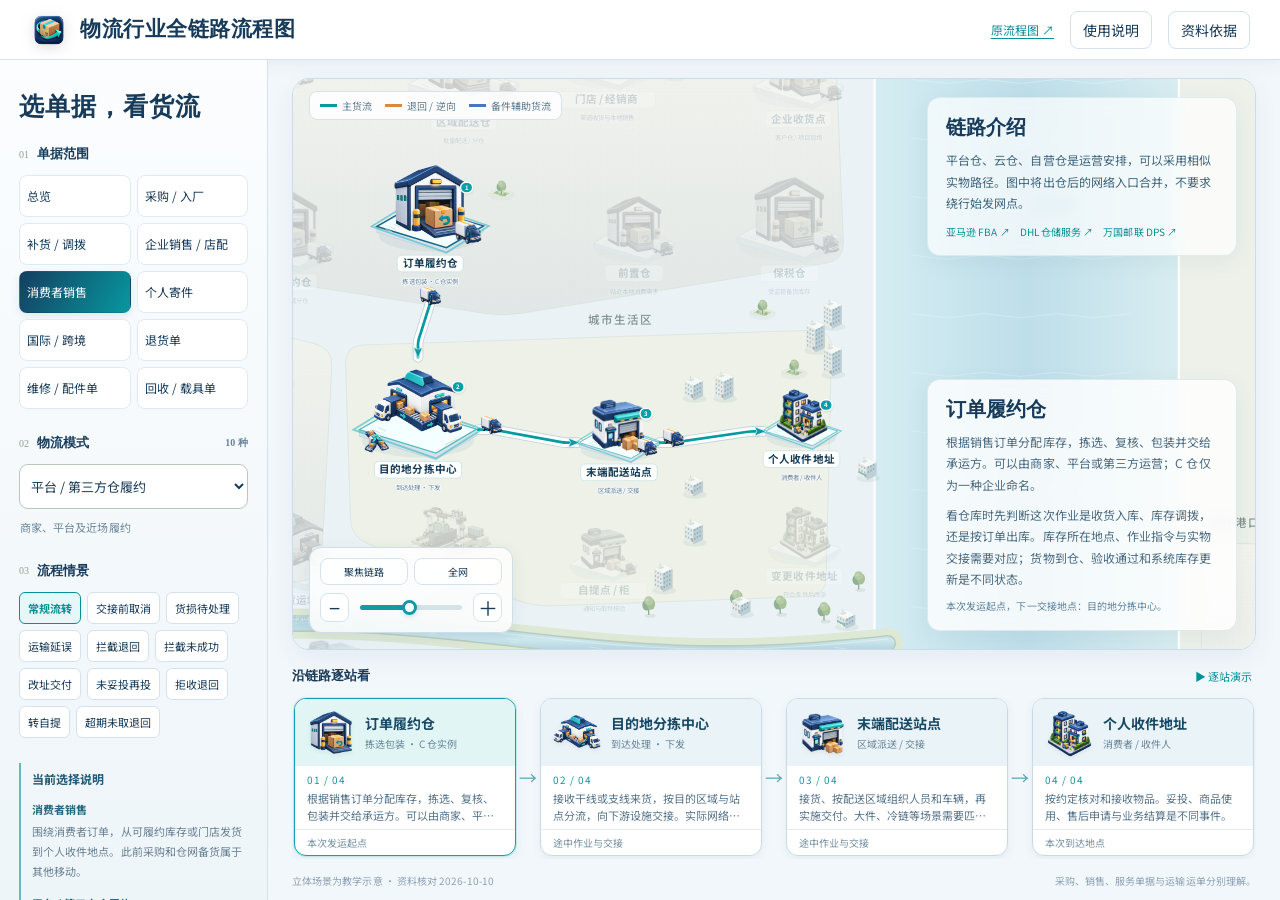
==== map.html @ 6f371db5 "Publish logistics map and configure GitHub Pages deployment" ====
<!doctype html>
<html lang="zh-CN">
<head><meta charset="utf-8"><meta name="viewport" content="width=device-width,initial-scale=1"><meta name="description" content="用抽象物流地图探索采购、仓网补货、订单履约、国际运输及逆向物流。"><title>物流行业全链路流程图</title><link rel="stylesheet" href="assets/map/style.css"></head>
<body>
<header class="topbar"><a class="brand" href="map.html"><img class="brand-logo" src="assets/brand-logo.png" width="48" height="48" alt=""><span><h1>物流行业全链路流程图</h1></span></a><nav><a href="index.html">原流程图 ↗</a><button id="helpBtn">使用说明</button><button id="sourcesBtn">资料依据</button></nav></header>
<div class="workspace">
<aside class="sidebar" aria-label="链路选择"><div class="rail-head"><h1>选单据，看货流</h1></div>
<section><h2><span>01</span> 单据范围</h2><div id="documents" class="document-list"></div></section>
<section id="modeControls"><h2><span>02</span> 物流模式 <small id="modeCount"></small></h2><label class="sr-only" for="modeSelect">物流模式</label><select id="modeSelect"></select><p class="selection-hint" id="modeHint"></p></section>
<section id="scenarioControls"><h2><span>03</span> 流程情景</h2><div id="scenarios" class="scenario-list"></div></section>
<section class="rail-note selection-guide" aria-label="当前选择的业务介绍" aria-live="polite"><b>当前选择说明</b><div id="selectionGuide"></div></section>
<div class="rail-foot"><span id="coverage"></span><button id="allNodesBtn">认识全部设施 →</button></div>
</aside>
<main>
<section class="map-shell" aria-label="抽象物流地图">
<div class="map-canvas" id="mapCanvas"><svg id="network" xmlns="http://www.w3.org/2000/svg" viewBox="0 0 5133 3009" aria-label="物流设施和选中链路" role="group">
<defs>
<filter id="sceneShadow" x="-50%" y="-50%" width="200%" height="220%"><feDropShadow dx="0" dy="8" stdDeviation="5" flood-color="#183e62" flood-opacity=".13"/></filter>
<filter id="routeGlow" x="-30%" y="-30%" width="160%" height="160%"><feDropShadow dx="0" dy="2" stdDeviation="3" flood-color="#1cafab" flood-opacity=".22"/></filter>
<marker id="arrow-main" markerWidth="5" markerHeight="5" refX="4" refY="2.5" orient="auto"><path d="M0 0L5 2.5L0 5" fill="#069b9f"/></marker><marker id="arrow-back" markerWidth="5" markerHeight="5" refX="4" refY="2.5" orient="auto"><path d="M0 0L5 2.5L0 5" fill="#d98b39"/></marker><marker id="arrow-parts" markerWidth="5" markerHeight="5" refX="4" refY="2.5" orient="auto"><path d="M0 0L5 2.5L0 5" fill="#4877bb"/></marker>
</defs><g id="terrain" aria-hidden="true"></g>
<g id="baseEdges" aria-hidden="true"></g><g id="selectedRoads" aria-hidden="true"></g><g id="activeEdges" aria-hidden="true"></g><g id="nodes"></g><g id="routeArrows" aria-hidden="true"></g></svg>
<div class="map-legend"><span><i class="legend-main"></i>主货流</span><span><i class="legend-back"></i>退回 / 逆向</span><span><i class="legend-parts"></i>备件辅助货流</span></div>
<aside class="chain-overlay" aria-label="链路介绍"><h3>链路介绍</h3><p id="guideText"></p><p id="scenarioText" class="scenario-note"></p><div id="sourceLinks" class="source-links"></div></aside>
<aside class="explanation location-overlay" aria-label="当前地点介绍" aria-live="polite"><div class="node-detail"><h3 id="nodeTitle"></h3><p id="nodeText"></p><p id="nodeGuide" class="node-guide"></p><div id="handoff" class="handoff"></div></div></aside>
<div class="map-navigation" aria-label="地图视野控制"><div class="navigation-presets"><button id="fitBtn" title="聚焦当前链路">聚焦链路</button><button id="overviewBtn" title="查看全部设施">全网</button></div><div class="zoom-control"><button id="zoomOut" aria-label="缩小地图">−</button><input id="zoomSlider" type="range" min="0" max="100" step="1" aria-label="地图缩放" title="拖动调整地图缩放"><button id="zoomIn" aria-label="放大地图">＋</button></div></div>
<div class="mini-map" aria-hidden="true"><svg id="minimap" viewBox="0 0 5133 3009"></svg><span>全网位置</span></div>
</div>
</section>
<section class="journey"><div class="section-head"><h3>沿链路逐站看</h3><button id="replayBtn">▶ 逐站演示</button></div><div id="journeySteps" class="journey-steps" aria-label="按经过顺序查看节点"></div></section>
<footer>立体场景为教学示意 · 资料核对 2026-10-10 <span>采购、销售、服务单据与运输运单分别理解。</span></footer>
</main></div>
<dialog id="infoDialog"><div class="dialog-head"><h2 id="dialogTitle"></h2><button id="closeDialog" aria-label="关闭">×</button></div><div id="dialogBody"></div></dialog>
<script src="assets/map/data.js"></script><script src="assets/map/landscape.js"></script><script src="assets/map/app.js"></script>
</body></html>
---- assets/map/style.css ----
@import url("https://fonts.googleapis.com/css2?family=Noto+Sans+SC:wght@400;500;600;700;800&display=swap");
:root{--ink:#193d36;--muted:#65776e;--teal:#087f72;--amber:#b66526;--line:#d8e0d6;--paper:#fcfcf7}*{box-sizing:border-box}body{margin:0;background:#f1f3ec;color:var(--ink);font-family:"PingFang SC","Microsoft YaHei",sans-serif;font-size:14px}button,select{font:inherit}button,a,select{-webkit-tap-highlight-color:transparent}button{cursor:pointer}button:focus-visible,a:focus-visible,select:focus-visible,[role=button]:focus-visible{outline:3px solid #dea252;outline-offset:3px}a{color:var(--teal);text-underline-offset:3px}.topbar{height:76px;background:var(--paper);border-bottom:1px solid var(--line);display:flex;align-items:center;justify-content:space-between;padding:0 30px;gap:20px}.brand{display:flex;align-items:center;gap:12px;text-decoration:none;color:var(--ink);font-weight:800;font-size:21px;letter-spacing:.5px}.brand small{display:block;font-size:11px;font-weight:400;letter-spacing:2px;color:var(--muted);margin-top:4px}.brand-mark{background:var(--teal);color:#fff;border-radius:14px 14px 14px 3px;width:42px;height:42px;display:grid;place-items:center;font-size:31px}nav{display:flex;align-items:center;gap:16px}nav a{font-size:12px}button{border:1px solid var(--line);border-radius:8px;background:#fff;color:var(--ink);padding:8px 12px}button:hover{border-color:#8cae9d;background:#f1f7f1}.workspace{display:grid;grid-template-columns:268px minmax(0,1fr);max-width:2100px;margin:auto}.sidebar{padding:27px 19px;background:#fafbf6;border-right:1px solid var(--line);height:calc(100vh - 76px);position:sticky;top:0;overflow:auto;scrollbar-width:thin}.eyebrow{font-size:11px;letter-spacing:1px;color:var(--teal);font-weight:700}.rail-head h1{font-size:25px;letter-spacing:1px;margin:10px 0}.rail-head p{font-size:12px;line-height:1.7;color:var(--muted);margin:0 0 24px}.sidebar section{margin-bottom:25px}.sidebar h2{font-size:13px;font-weight:800;margin:0 0 12px;display:flex;align-items:center;gap:8px}.sidebar h2>span{color:#91a18d;font-size:10px;font-weight:400}.sidebar h2 small{margin-left:auto;font-size:10px;color:var(--muted)}.document-list{display:grid;grid-template-columns:1fr 1fr;gap:6px}.document-button{padding:9px 7px;min-height:42px;font-size:12px;text-align:left;background:#fff;border-color:#e0e7db;line-height:1.45}.document-button[aria-pressed=true]{background:var(--teal);color:#fff;border-color:var(--teal)}.document-button:last-child{grid-column:1/-1}select{width:100%;border:1px solid #b6c9ba;border-radius:9px;padding:11px 7px;background:#fff;color:var(--ink);font-size:13px}.selection-hint{font-size:11px;line-height:1.7;color:var(--muted);margin:9px 1px 0}.scenario-list{display:flex;gap:6px;flex-wrap:wrap}.scenario-button{padding:7px 8px;font-size:11px;border-radius:6px}.scenario-button[aria-pressed=true]{border-color:var(--teal);color:var(--teal);background:#e4f2e9;font-weight:700}.rail-note{border-left:2px solid #adbea0;padding:3px 0 3px 10px;margin:24px 0 18px}.rail-note b{font-size:11px}.rail-note p{font-size:11px;line-height:1.8;color:var(--muted);margin:7px 0 0}.rail-foot{font-size:10px;color:#7a8c80}.rail-foot button{display:block;margin-top:10px;border:0;padding:0;background:none;font-size:11px;color:var(--teal)}main{min-width:0;padding:26px 28px 18px}.route-heading{display:flex;align-items:flex-start;justify-content:space-between;gap:20px;margin-bottom:19px}.route-heading h2{font-size:27px;font-weight:700;letter-spacing:.3px;margin:8px 0 8px}.route-heading p{color:var(--muted);line-height:1.6;margin:0;font-size:13px}.kind-tag{margin-top:27px;flex:none;font-size:11px;background:#e4eee3;border:1px solid #d0ddca;border-radius:20px;padding:7px 12px;color:#496c52}.map-shell{border:1px solid #cdd9cb;border-radius:17px;overflow:hidden;background:#f7f8ef;box-shadow:0 5px 18px #193d3609}.map-tools{min-height:49px;border-bottom:1px solid #dce3d5;display:flex;justify-content:space-between;align-items:center;padding:8px 14px;gap:10px;background:#fcfcf7}.map-label{display:flex;align-items:center;gap:7px;font-size:11px}.map-label>span:last-child{color:#829182;margin-left:9px;font-size:10px}.status-dot{width:7px;height:7px;background:var(--teal);border-radius:50%}.view-controls{display:flex;gap:5px}.view-controls button{font-size:11px;padding:6px 9px}.view-controls button:last-child,.view-controls button:nth-last-child(2){font-size:17px;padding:1px 10px}.map-canvas{height:clamp(450px,58vh,820px);position:relative;overflow:hidden;background:#f5f6ed;touch-action:none;cursor:grab}.map-canvas.dragging{cursor:grabbing}#network{display:block;width:100%;height:100%;user-select:none}.districts text{fill:#a1b39b;font-size:19px;font-weight:600;letter-spacing:3px}.landscape{stroke:#d4ded1;stroke-width:14;fill:none;opacity:.65}.base-edge{stroke:#b8cab9;stroke-width:2;stroke-dasharray:5 8;fill:none;opacity:.28}.route-edge{stroke:#087f72;stroke-width:5;fill:none;stroke-linecap:round;stroke-linejoin:round}.route-edge.return-edge{stroke:var(--amber)}.route-edge.aux-edge{stroke:#4877bb;stroke-width:3;stroke-dasharray:6 5}.node{cursor:pointer;opacity:.43;transition:opacity .18s}.node:hover,.node:focus,.node.active,.node.inspected{opacity:1}.node-shadow{fill:#d4dfce;opacity:.6}.node-ground{fill:#fbfcf6;stroke:#c4d1c0;stroke-width:1.5}.node .roof{fill:#e5ecdb}.node .accent{fill:#aacbc0}.node use{color:#799383;fill:none;stroke:currentColor;stroke-width:2.1;stroke-linecap:round;stroke-linejoin:round}.node.active .node-ground{fill:#edf8ee;stroke:var(--teal);stroke-width:2.5}.node.active use{color:#246b5b}.node.active .roof{fill:#cbe0c9}.node.inspected .node-ground{stroke:#193d36;stroke-width:3}.node-halo{fill:none;stroke:#53ab91;stroke-width:2;opacity:0}.node.active .node-halo{opacity:.3}.node-label{font-size:18px;font-weight:700;text-anchor:middle;fill:#3f5849;paint-order:stroke;stroke:#f5f6ed;stroke-width:5;stroke-linejoin:round}.node-sub{font-size:12px;text-anchor:middle;fill:#758776;paint-order:stroke;stroke:#f5f6ed;stroke-width:4}.node.active .node-label{fill:#123f34}.badge rect{fill:var(--teal);stroke:#f5f6ed;stroke-width:3}.badge text{fill:white;font-size:12px;font-weight:700;text-anchor:middle}.badge.aux rect{fill:#4877bb}.map-legend{position:absolute;bottom:13px;left:15px;display:flex;gap:13px;background:#fcfcf5eb;border:1px solid #d9e1d5;border-radius:8px;padding:8px 10px;pointer-events:none;font-size:10px;color:#5d7364}.map-legend span{display:flex;gap:5px;align-items:center}.map-legend i{width:17px;height:3px;display:block}.legend-main{background:var(--teal)}.legend-back{background:var(--amber)}.legend-parts{background:#4877bb}.mini-map{position:absolute;bottom:12px;right:13px;width:116px;background:#fcfcf5ed;border:1px solid #d4dfcd;border-radius:9px;padding:5px;pointer-events:none}.mini-map svg{display:block;width:100%;height:86px}.mini-map span{display:block;text-align:center;font-size:9px;color:#7a8e79}.map-caption{display:flex;justify-content:space-between;gap:15px;padding:9px 15px;font-size:10px;line-height:1.6;color:#7c8c7d;background:#fbfcf7;border-top:1px solid #dce3d5}.journey{margin:19px 0 0}.section-head{display:flex;justify-content:space-between;align-items:center;gap:10px}.section-head h3{font-size:13px;margin:0}.section-head button{font-size:11px;background:none;border:0;padding:4px;color:var(--teal)}.journey-steps{display:flex;gap:7px;overflow-x:auto;padding:11px 0 13px;scrollbar-width:thin}.step-button{position:relative;display:flex;align-items:center;gap:7px;flex-shrink:0;font-size:11px;padding:8px 11px;border-radius:8px;white-space:nowrap}.step-button span{display:grid;place-items:center;width:20px;height:20px;background:#e8f1e6;color:var(--teal);border-radius:50%;font-size:10px}.step-button[aria-current=step]{border-color:var(--teal);background:#edf6ec}.step-button.back span{color:var(--amber);background:#f6e8d7}.step-arrow{align-self:center;color:#93a48f;font-size:11px;flex:none}.explanation{display:grid;grid-template-columns:.95fr 1.05fr;border:1px solid var(--line);border-radius:13px;background:var(--paper);overflow:hidden;margin-top:3px}.node-detail{padding:22px 25px;border-right:1px solid var(--line)}.node-detail h3{font-size:20px;margin:8px 0 11px}.node-detail p,.mode-detail p{font-size:13px;line-height:1.85;color:#4c6656;margin:0}.mode-detail{padding:22px 25px}.mode-detail>.eyebrow{display:block;margin-bottom:10px}.handoff{font-size:11px;color:#69856d;margin-top:13px;line-height:1.6}.scenario-note{border-left:2px solid #d2b486;padding-left:10px;margin-top:12px!important;color:#8b673e!important}.scenario-note:empty{display:none}.source-links{display:flex;gap:10px;flex-wrap:wrap;font-size:10px;margin-top:13px}.source-links a{text-decoration:none}footer{margin-top:20px;font-size:10px;color:#8b9688;display:flex;justify-content:space-between;gap:15px;line-height:1.5}dialog{border:1px solid #bdcdbb;border-radius:18px;padding:24px;width:min(780px,calc(100vw - 28px));max-height:85vh;color:var(--ink);background:#fbfcf7;box-shadow:0 30px 90px #17392d40}dialog::backdrop{background:#163a2c66;backdrop-filter:blur(3px)}.dialog-head{display:flex;align-items:center;justify-content:space-between;gap:15px;margin-bottom:18px}.dialog-head h2{margin:0;font-size:22px}.dialog-head button{font-size:24px;border:0;background:none;padding:0 5px}#dialogBody{font-size:13px;line-height:1.8}#dialogBody article{border-top:1px solid var(--line);padding:15px 0}#dialogBody article p{margin:7px 0;color:var(--muted)}.facility-directory{display:grid;grid-template-columns:1fr 1fr;gap:15px}.facility-directory button{text-align:left;width:100%;line-height:1.7}.facility-directory button small{display:block;color:var(--muted);font-size:11px}.sr-only{position:absolute;width:1px;height:1px;margin:-1px;padding:0;overflow:hidden;clip:rect(0,0,0,0);border:0}@media(min-width:1800px){main{padding:32px 45px}.sidebar{padding:30px 24px}.workspace{grid-template-columns:290px minmax(0,1fr)}.map-canvas{height:68vh;max-height:950px}.route-heading h2{font-size:32px}.node-detail p,.mode-detail p{font-size:15px}}@media(max-width:1000px){.workspace{grid-template-columns:225px minmax(0,1fr)}.sidebar{padding:20px 13px}main{padding:22px 16px}.topbar{padding:0 19px}.route-heading h2{font-size:23px}.map-label>span:last-child{display:none}.map-canvas{height:490px}.explanation{grid-template-columns:1fr}.node-detail{border-right:0;border-bottom:1px solid var(--line)}.mini-map{width:85px}.mini-map svg{height:63px}.map-legend{gap:8px;font-size:9px}.kind-tag{display:none}}@media(max-width:680px){.topbar{height:auto;min-height:69px;padding:11px 14px;gap:10px;flex-wrap:wrap}.brand{font-size:18px}.brand small{font-size:10px}.brand-mark{width:34px;height:34px;font-size:26px}nav{gap:8px}nav a{font-size:11px}nav button{padding:6px 8px;font-size:11px}.workspace{display:block}.sidebar{position:static;height:auto;border-right:0;border-bottom:1px solid var(--line);padding:16px 14px;display:grid;grid-template-columns:1fr 1fr;gap:12px}.rail-head{grid-column:1/-1;display:flex;gap:10px;align-items:center}.rail-head h1{font-size:18px;margin:0}.rail-head .eyebrow{font-size:10px}.rail-head p{display:none}.sidebar section{margin:0}.sidebar section:nth-of-type(1){grid-column:1/-1}.document-list{display:flex;gap:5px;overflow:auto;padding-bottom:4px}.document-button{white-space:nowrap;flex:none;min-height:34px;padding:7px 10px;font-size:11px}.sidebar h2{margin-bottom:8px;font-size:11px}.selection-hint{display:none}select{font-size:11px;padding:9px 5px}.scenario-list{max-height:115px;overflow:auto;gap:4px}.scenario-button{font-size:10px;padding:6px}.rail-note,.rail-foot{display:none}main{padding:18px 12px}.route-heading{margin-bottom:13px}.route-heading h2{font-size:22px}.route-heading p{font-size:12px}.map-tools{padding:8px;align-items:flex-start;flex-wrap:wrap}.map-label{font-size:10px}.view-controls{margin-left:auto}.view-controls button{font-size:10px;padding:5px 7px}.map-canvas{height:420px}.map-legend{left:8px;bottom:9px;gap:7px;padding:6px 7px;font-size:8px}.map-legend i{width:11px}.mini-map{display:none}.map-caption{padding:7px 10px;font-size:9px}.map-caption #pathCount{display:none}.node-detail,.mode-detail{padding:18px}.node-detail p,.mode-detail p{font-size:12px}footer{font-size:9px}footer span{display:none}.facility-directory{grid-template-columns:1fr}}@media(prefers-reduced-motion:reduce){*{scroll-behavior:auto!important;transition:none!important}}

@media(max-width:680px){.node-label{font-size:26px}.node-sub{font-size:16px}.badge text{font-size:16px}}
/* Scene map: isometric land plots, PNG buildings and operational surroundings. */
:root{--ink:#173b59;--muted:#668096;--teal:#098f98;--amber:#d98b39;--line:#d5e2eb;--paper:#fff}
body{background:#f2f7fb}.topbar{background:#fff;box-shadow:0 3px 20px #153f6310}.brand-mark{background:linear-gradient(140deg,#163e65,#0eacb2);box-shadow:0 4px 12px #17557522}.sidebar{background:linear-gradient(180deg,#fbfdff,#eef5f9)}.eyebrow{color:#148e9b}.rail-head p,.selection-hint{color:#6d879b}.document-button{border-color:#dfebf2}.document-button[aria-pressed=true]{background:linear-gradient(120deg,#143f61,#07989f);border-color:transparent;box-shadow:0 3px 9px #17648020}.scenario-button[aria-pressed=true]{background:#e5f7f7}.rail-note{border-color:#64b9c1}.rail-note p{color:#6a8295}.kind-tag{background:#e4f4f5;border-color:#c4e4e9;color:#24798a}.map-shell{background:#f5f9fc;border-color:#c8dde9;box-shadow:0 8px 25px #153f6310}.map-tools,.map-caption{background:#ffffffeb;border-color:#dbe8f0}.map-label>span:last-child{color:#7390a5}.map-canvas{height:clamp(510px,62vh,960px);background:radial-gradient(ellipse at 65% 35%,#ffffff,#edf5fb);isolation:isolate}.map-caption{color:#7790a4}.status-dot{background:#0ba4ab}.district-top{filter:url(#sceneShadow)}.district-name{font-size:23px;font-weight:700;letter-spacing:4px;fill:#7894a5;opacity:.8}.world-road-edge{stroke:#c5d4dd;fill:none;stroke-linecap:round;stroke-linejoin:round}.world-road{stroke:#ffffff;fill:none;stroke-linecap:round;stroke-linejoin:round}.road-dashes{stroke:#cad9e2;stroke-width:1.4;stroke-dasharray:9 13;fill:none}.world-rail{stroke:#a4b6c4;stroke-width:3;fill:none}.base-edge{stroke:#8dafc5;stroke-width:1.3;stroke-dasharray:4 12;opacity:.14}.route-underlay{stroke:#ffffff;stroke-width:15;fill:none;stroke-linecap:round;opacity:.97}.route-edge{stroke:#069b9f;stroke-width:6;filter:url(#routeGlow)}.route-edge.return-edge{stroke:#d98b39}.route-edge.aux-edge{stroke:#4877bb;stroke-width:3}.route-vehicle{filter:drop-shadow(0 3px 2px #143d5d22);pointer-events:none}.node{opacity:1}.node .scene-objects{opacity:.7;filter:saturate(.65);transition:opacity .2s,filter .2s}.node.active .scene-objects,.node.inspected .scene-objects,.node:hover .scene-objects,.node:focus .scene-objects{opacity:1;filter:saturate(1)}.node-shadow{fill:#668da3;opacity:.1}.plot-side{fill:#dae6ef;stroke:#c5d7e4;stroke-width:1}.node-ground{fill:#fbfdff;stroke:#cadce9;stroke-width:1.5;filter:url(#sceneShadow)}.node.active .node-ground{fill:#f4ffff;stroke:#56bcc2;stroke-width:2.2}.node.inspected .node-ground{stroke:#1a658e;stroke-width:2.8}.node-halo{fill:none;stroke:#2bb4c0;stroke-width:3;opacity:0}.node.active .node-halo{opacity:.55}.nameplate rect{fill:#ffffffef;stroke:#d7e3ec;stroke-width:1}.node.active .nameplate rect{fill:#fff;stroke:#a9d9e0}.node-label{font-size:17px;font-weight:700;fill:#607e95;stroke:none;paint-order:normal}.node.active .node-label,.node.inspected .node-label{fill:#173e59}.node-sub{font-size:12px;fill:#8aa0b3;stroke:#f4f8fc;stroke-width:4}.badge rect{fill:#089fa6;stroke:#ffffff;stroke-width:3;filter:drop-shadow(0 2px 2px #1b546322)}.badge text{font-size:13px}.map-legend,.mini-map{background:#ffffffed;border-color:#d6e3ed;color:#5e7c92}.legend-main{background:#069b9f}.legend-back{background:#d98b39}.mini-map span{color:#6e8aa0}.step-button span{background:#e8f5f7}.step-button[aria-current=step]{background:#f0fbfc}.node-detail p,.mode-detail p{color:#4b6b82}.handoff{color:#5f859f}footer{color:#8ca2b5}.facility-image{pointer-events:none}.yard-object{pointer-events:none}.nameplate{pointer-events:none}
@media(min-width:1800px){.map-canvas{height:70vh;max-height:1000px}}
@media(max-width:1000px){.map-canvas{height:550px}}
@media(max-width:680px){.map-canvas{height:440px}.node-label{font-size:20px}.node-sub{font-size:13px}.badge text{font-size:15px}}

.map-canvas.route-focused .mini-map{display:none}

/* Typography follows the original flow page: serif headings, sans-serif body. */
body{font-family:"Noto Sans SC","PingFang SC","Hiragino Sans GB","Microsoft YaHei",sans-serif;letter-spacing:.005em}
h1,h2,h3{font-family:"Noto Serif SC","Songti SC",STSong,SimSun,serif}
.brand h1{margin:0;font-size:21px;font-weight:800;letter-spacing:.025em;line-height:1.35}
.brand-logo{width:clamp(38px,2.55vw,68px);height:clamp(38px,2.55vw,68px);display:block;object-fit:contain;flex:none;filter:drop-shadow(0 3px 7px #0002)}
@media(max-width:680px){.brand h1{font-size:18px}.brand-logo{width:33px;height:33px}}

.region-sub{font-size:19px;fill:#75939b;letter-spacing:2px}.ocean-wave{fill:none;stroke:#e5f5fa;stroke-width:5;opacity:.7}.sea-label{font-size:38px;fill:#7bb3c7;letter-spacing:12px}.route-edge.air{stroke-dasharray:15 10;stroke-width:5}.route-edge.sea{stroke-width:7}.rail-bed{fill:none;stroke:#b0bac4;stroke-width:19}.rail-ties{fill:none;stroke:#74899c;stroke-width:25;stroke-dasharray:3 10}.rail-center{fill:none;stroke:#eef5fa;stroke-width:7}.moving-vehicle{pointer-events:none;filter:drop-shadow(0 4px 3px #173e6233)}.vehicle-air{filter:drop-shadow(0 12px 7px #173e622b)}.route-underlay{stroke-width:12}.route-edge.rail{stroke-width:4}

.selection-guide{margin-top:21px;padding:5px 0 5px 11px;border-left:2px solid #67b8bf}.selection-guide> b{font-size:12px;color:#245b75}.selection-guide article{margin-top:13px}.selection-guide article h3{font-family:inherit;font-size:11px;line-height:1.6;margin:0 0 4px;font-weight:700;color:#286881}.selection-guide article p{font-size:11px;line-height:1.8;margin:0;color:#698294}
@media(max-width:680px){.selection-guide{display:block;grid-column:1/-1;margin:3px 0 0!important;padding:10px;border:1px solid #d7e7ee;border-radius:8px;background:#f9fcff}.selection-guide> b{font-size:11px}.selection-guide article{margin-top:8px}.selection-guide article h3{font-size:11px}.selection-guide article p{font-size:11px}}

/* Motion supports orientation while keeping labels steady. */
button{transition:background .2s,border-color .2s,color .2s,box-shadow .2s,transform .2s}
button:active{transform:scale(.97)}
.node .scene-objects{transition:opacity .4s,filter .4s,transform .3s cubic-bezier(.22,.7,.2,1)}
.node:hover .scene-objects,.node:focus .scene-objects{transform:translateY(-4px)}
.node-ground,.node-halo,.nameplate rect{transition:fill .4s,stroke .4s,opacity .4s}
.step-button[aria-current=step]{box-shadow:0 2px 10px #07989f16}
@media(prefers-reduced-motion:reduce){.node:hover .scene-objects,.node:focus .scene-objects{transform:none}button:active{transform:none}}

.node-label{font-size:23px}.node-sub{font-size:14px;fill:#7b94a5}.land-zone-label{font-size:24px;font-weight:600;letter-spacing:3px;fill:#8b9b99}.land-zone,.woodland,.city-block,.land-tree{pointer-events:none}.city-block{opacity:.7}.river-bank{fill:none;stroke:#d6e4ce;stroke-width:52;stroke-linecap:round;stroke-linejoin:round}.inland-river{fill:none;stroke:#bedce5;stroke-width:30;stroke-linecap:round;stroke-linejoin:round}.route-bridge{pointer-events:none}
@media(max-width:680px){.node-label{font-size:23px}.node-sub{font-size:14px}}

/* Detailed environmental layer: quiet materials, soft daylight, consistent proportions. */
.environment-zone{pointer-events:none}.environment-building{pointer-events:none;opacity:.88}.land-tree{pointer-events:none}.land-zone-label{font-size:25px;letter-spacing:2px;fill:#829490;font-weight:500}.district-name{font-size:26px;letter-spacing:3px;fill:#718c98}.region-sub{font-size:18px;letter-spacing:2px}.ocean-wave{stroke-width:2;opacity:.45}.node-ground{stroke:#b7cedc;stroke-width:1.3}.plot-side{fill:#d5e2e9;stroke:#b9cdd7}.nameplate rect{fill:#ffffffed;stroke:#cedde5}.node.active .nameplate rect{stroke:#abd6dc}.node-sub{fill:#708b9b}.map-canvas{background:radial-gradient(ellipse at 65% 30%,#fcfefe,#edf4f7)}

/* Keep the route interpretation inside the map, and the destination below it. */
.chain-overlay{position:absolute;right:18px;top:18px;width:min(310px,38%);max-height:270px;overflow:auto;padding:16px 18px;border:1px solid #d3e3e7a6;border-radius:13px;background:#ffffffb8;backdrop-filter:blur(8px);box-shadow:0 6px 24px #244e6410;cursor:default;touch-action:pan-y;scrollbar-width:thin}.chain-overlay p{font-size:12px;line-height:1.8;color:#41677e;margin:8px 0 0}.chain-overlay .scenario-note:empty{display:none}.chain-overlay .source-links{margin-top:10px;gap:6px 10px}.chain-overlay .source-links a{font-size:10px}.explanation{display:block;margin-top:20px}.explanation .node-detail{border-right:0;width:100%;padding:24px 26px}.node-detail p{max-width:950px}.mini-map{bottom:18px}.chain-overlay:focus-within{background:#fffffff0}
@media(max-width:680px){.chain-overlay{top:10px;right:10px;width:52%;max-height:170px;padding:11px 12px;border-radius:10px}.chain-overlay p{font-size:10px;line-height:1.65}.chain-overlay .eyebrow{font-size:10px}.chain-overlay .source-links a{font-size:9px}.explanation .node-detail{padding:20px}.map-canvas{height:520px}}

/* Selected freight stays prominent; other facilities remain available to inspect. */
.node{opacity:.25;transition:opacity .4s}.node.active,.node.inspected,.node:hover,.node:focus{opacity:1}.node:not(.active):not(.inspected) .scene-objects{filter:saturate(.25)}.node:hover .scene-objects,.node:focus .scene-objects{filter:saturate(1)}.node-guide{margin-top:8px!important}.explanation .node-detail{padding:16px 22px}.node-detail h3{margin:5px 0 8px;font-size:20px}.node-detail p{font-size:12px;line-height:1.75;max-width:none}.handoff{margin-top:8px}.chain-overlay{background:#ffffffb0}
@media(min-width:681px){html,body{height:100%;overflow:hidden}.workspace{height:calc(100dvh - 76px);overflow:hidden}.sidebar{height:100%;position:relative}main{height:100%;min-height:0;display:flex;flex-direction:column;gap:14px;padding:18px 24px 12px;overflow:hidden}.map-shell{flex:1;min-height:0;display:flex;flex-direction:column}.map-tools{flex:none}.map-canvas{flex:1;height:auto;min-height:0;max-height:none}.map-caption{flex:none}.explanation{flex:none;margin-top:0}footer{flex:none;margin-top:0;min-height:15px}.node-detail .eyebrow{letter-spacing:.5px}}
@media(min-width:681px) and (max-height:760px){main{gap:10px;padding:12px 18px 8px}.explanation .node-detail{padding:12px 18px}.node-detail h3{font-size:18px;margin:3px 0 6px}.node-detail p{font-size:11px;line-height:1.65}.node-guide{margin-top:5px!important}.handoff{font-size:10px;margin-top:6px}.map-caption{padding:6px 12px}.chain-overlay{max-height:190px;padding:12px 14px}.chain-overlay p{font-size:11px}}

.map-navigation{position:absolute;right:16px;bottom:16px;z-index:4;width:204px;padding:10px;background:#ffffffcf;backdrop-filter:blur(8px);border:1px solid #cfdee8;border-radius:12px;box-shadow:0 4px 18px #214a6112;cursor:default;touch-action:pan-y}.navigation-presets{display:flex;gap:6px;margin-bottom:8px}.navigation-presets button{font-size:10px;flex:1;padding:5px 7px;background:#ffffffc7}.zoom-control{display:flex;align-items:center;gap:9px}.zoom-control button{font-size:20px;line-height:1;width:29px;height:29px;padding:0;flex:none}.zoom-control button:disabled{opacity:.35;cursor:default}.zoom-control input{--zoom-fill:50%;appearance:none;-webkit-appearance:none;min-width:0;flex:1;height:5px;border-radius:5px;background:linear-gradient(to right,#129aa5 var(--zoom-fill),#d4e2e9 var(--zoom-fill));outline-offset:6px;cursor:ew-resize;touch-action:none}.zoom-control input::-webkit-slider-thumb{appearance:none;-webkit-appearance:none;width:15px;height:15px;border-radius:50%;background:#fff;border:3px solid #119aa5;box-shadow:0 2px 5px #17456325}.zoom-control input::-moz-range-thumb{width:10px;height:10px;border-radius:50%;background:#fff;border:3px solid #119aa5}.mini-map{bottom:116px;right:16px}.route-direction{pointer-events:none;filter:drop-shadow(0 1px 2px #176a7c30)}
@media(max-width:680px){.map-navigation{width:174px;right:10px;bottom:10px;padding:8px}.navigation-presets button{font-size:9px}.zoom-control{gap:7px}.zoom-control button{width:26px;height:26px}.map-legend{bottom:108px}}
@media(min-width:681px) and (max-height:760px){.mini-map{display:none}}

/* Map corners hold tools and descriptions; the route sequence sits below. */
.map-navigation{left:16px;right:auto}.location-overlay{position:absolute;right:16px;bottom:16px;z-index:3;width:min(340px,38%);max-height:46%;margin:0;overflow:auto;background:#ffffffce;backdrop-filter:blur(8px);border:1px solid #d3e3e7b8;border-radius:13px;box-shadow:0 6px 24px #244e6410;cursor:default;touch-action:pan-y;scrollbar-width:thin}.location-overlay .node-detail{padding:16px 18px;border:0}.location-overlay .node-detail h3{font-size:20px}.location-overlay .node-detail p{font-size:12px;line-height:1.8}.location-overlay .handoff{font-size:10px}.chain-overlay{max-height:38%}.mini-map{top:16px;left:16px;right:auto;bottom:auto;width:100px}.mini-map svg{height:70px}.map-legend{bottom:116px;left:16px}.journey{flex:none;margin:0;padding:0}.journey-steps{padding:9px 0 2px}.section-head h3{font-size:12px}.location-overlay:focus-within{background:#fffffff0}
@media(max-width:680px){.map-navigation{left:10px;right:auto}.location-overlay{right:10px;bottom:10px;width:52%;max-height:44%}.location-overlay .node-detail{padding:12px}.location-overlay .node-detail h3{font-size:16px}.location-overlay .node-detail p{font-size:10px;line-height:1.65}.location-overlay .eyebrow,.location-overlay .handoff{font-size:9px}.chain-overlay{max-height:36%}.journey{margin-top:16px}.map-legend{left:10px;bottom:108px}}
@media(min-width:681px) and (max-height:760px){.location-overlay .node-detail{padding:12px 14px}.location-overlay .node-detail h3{font-size:17px}.location-overlay .node-detail p{font-size:11px;line-height:1.65}}
.map-caption{align-items:center;flex-wrap:wrap}.map-caption .map-legend{position:static;padding:0;border:0;background:none;flex:none}.map-caption>span:first-of-type{flex:1;min-width:240px}
@media(max-width:680px){.map-caption{gap:6px}.map-caption .map-legend{font-size:8px}.map-caption>span:first-of-type{min-width:100%;flex:auto}}

.map-legend{top:16px;left:16px;bottom:auto;z-index:4;background:#ffffffcf;backdrop-filter:blur(6px)}.mini-map{top:62px}.chain-overlay,.location-overlay{width:min(310px,38%);right:18px}.location-overlay{bottom:18px}.location-overlay .node-detail h3{margin-top:0}.journey-steps{align-items:center;gap:0;padding:10px 2px 3px}.journey-card{flex:0 0 var(--journey-card-width,240px);width:var(--journey-card-width,240px);height:158px;min-width:0;display:flex;flex-direction:column;align-items:stretch;gap:0;padding:0;white-space:normal;text-align:left;overflow:hidden;border:1px solid #c5dce8;border-radius:12px;background:#fff;box-shadow:0 3px 10px #174c6710;transition:border-color .3s,box-shadow .3s,background .3s}.journey-card:hover{border-color:#6dbdc4;box-shadow:0 4px 14px #1b718019}.journey-card[aria-current=step]{border-color:#11a1ab;box-shadow:0 0 0 1px #62c8c944,0 4px 12px #148d9a16;background:#fff}.journey-card-head{display:flex;align-items:center;gap:10px;padding:9px 12px;background:#eaf3f8;min-height:67px}.journey-card[aria-current=step] .journey-card-head{background:#e0f5f4}.journey-card.back .journey-card-head{background:#fbf0e5}.journey-card-head img{width:48px;height:48px;flex:none;object-fit:contain;filter:drop-shadow(0 2px 2px #204f6b15)}.journey-card-head>div{min-width:0}.journey-card h4{font-family:inherit;font-size:14px;line-height:1.35;margin:0 0 4px;color:#194964}.journey-card-head p{font-size:10px;line-height:1.35;margin:0;color:#6a8799}.journey-card-body{padding:6px 12px;flex:1;min-height:0}.journey-number{font-size:10px;letter-spacing:1px;color:#17939e;margin-bottom:3px}.journey-card-body p{display:-webkit-box;-webkit-line-clamp:2;-webkit-box-orient:vertical;overflow:hidden;font-size:11px;line-height:1.55;color:#57758a;margin:0}.journey-card-foot{border-top:1px solid #e5edf2;padding:5px 12px;font-size:10px;color:#7691a3}.journey-card.back .journey-card-foot{color:#ba8656}.journey-steps>.step-arrow{display:grid;place-items:center;flex:0 0 24px;font-size:18px;color:#55a8b2}.section-head h3{font-size:13px}
@media(min-width:681px) and (max-height:760px){.journey-card{height:132px}.journey-card-head{min-height:54px;padding:6px 9px;gap:7px}.journey-card-head img{width:39px;height:39px}.journey-card h4{font-size:12px}.journey-card-body{padding:4px 9px}.journey-card-body p{font-size:10px}.journey-card-foot{padding:4px 9px;font-size:9px}}
@media(max-width:680px){.map-legend{top:10px;left:10px;bottom:auto}.chain-overlay,.location-overlay{right:10px;width:52%}.location-overlay{bottom:10px}.journey-card{height:158px}.journey-card-head{padding:8px;gap:6px}.journey-card-head img{width:39px;height:39px}.journey-card h4{font-size:12px}.journey-card-head p{font-size:9px}.journey-card-body,.journey-card-foot{padding-left:9px;padding-right:9px}}
@media(min-width:681px){.map-legend{top:12px;padding:6px 10px}}

.topbar{height:60px;min-height:60px}.brand h1{font-size:21px}.brand-logo{width:38px;height:38px}.rail-head{margin-bottom:22px}.rail-head h1{margin-top:3px;margin-bottom:0}.document-button:last-child{grid-column:auto}[hidden]{display:none!important}.is-overview .node{opacity:1}.is-overview .node .scene-objects{opacity:.85;filter:saturate(.8)}.is-overview .node:hover .scene-objects,.is-overview .node.inspected .scene-objects{opacity:1;filter:saturate(1)}.overview-connection{fill:none;stroke:#268b9c;stroke-width:3;opacity:.17;stroke-linecap:round;stroke-linejoin:round}.overview-connection.air{stroke-dasharray:12 12}.overview-connection.sea{stroke:#438faf}.overview-connection.rail{stroke:#7a899d;stroke-dasharray:5 7}
@media(min-width:681px){.workspace{height:calc(100dvh - 60px)}}
@media(max-width:680px){.topbar{height:auto;min-height:52px;padding-top:7px;padding-bottom:7px}.brand h1{font-size:18px}.brand-logo{width:30px;height:30px}.rail-head{margin-bottom:0}}
.journey-card-head{flex:0 0 67px;min-height:67px;overflow:hidden}.journey-card h4,.journey-card-head p{display:-webkit-box;-webkit-box-orient:vertical;-webkit-line-clamp:2;overflow:hidden}.journey-card-head p{max-height:27px}.journey-card-body{overflow:hidden}.journey-card-foot{flex:none}
@media(min-width:681px) and (max-height:760px){.journey-card-head{flex-basis:54px;min-height:54px}.journey-card-head p{max-height:22px}}

/* Reuse native PNG shadows instead of filtering large SVG surfaces every frame. */
.district-top,.node-ground,.route-edge,.moving-vehicle{filter:none}
.node .scene-objects{transition:opacity .25s,transform .25s}
.chain-overlay h3,.location-overlay .node-detail h3{font-family:"Noto Serif SC","Songti SC",STSong,SimSun,serif;font-size:20px;font-weight:700;line-height:1.35;color:var(--ink);margin:0 0 8px}
@media(min-width:681px) and (max-height:760px){.chain-overlay h3,.location-overlay .node-detail h3{font-size:17px}}
@media(max-width:680px){.chain-overlay h3,.location-overlay .node-detail h3{font-size:16px}}
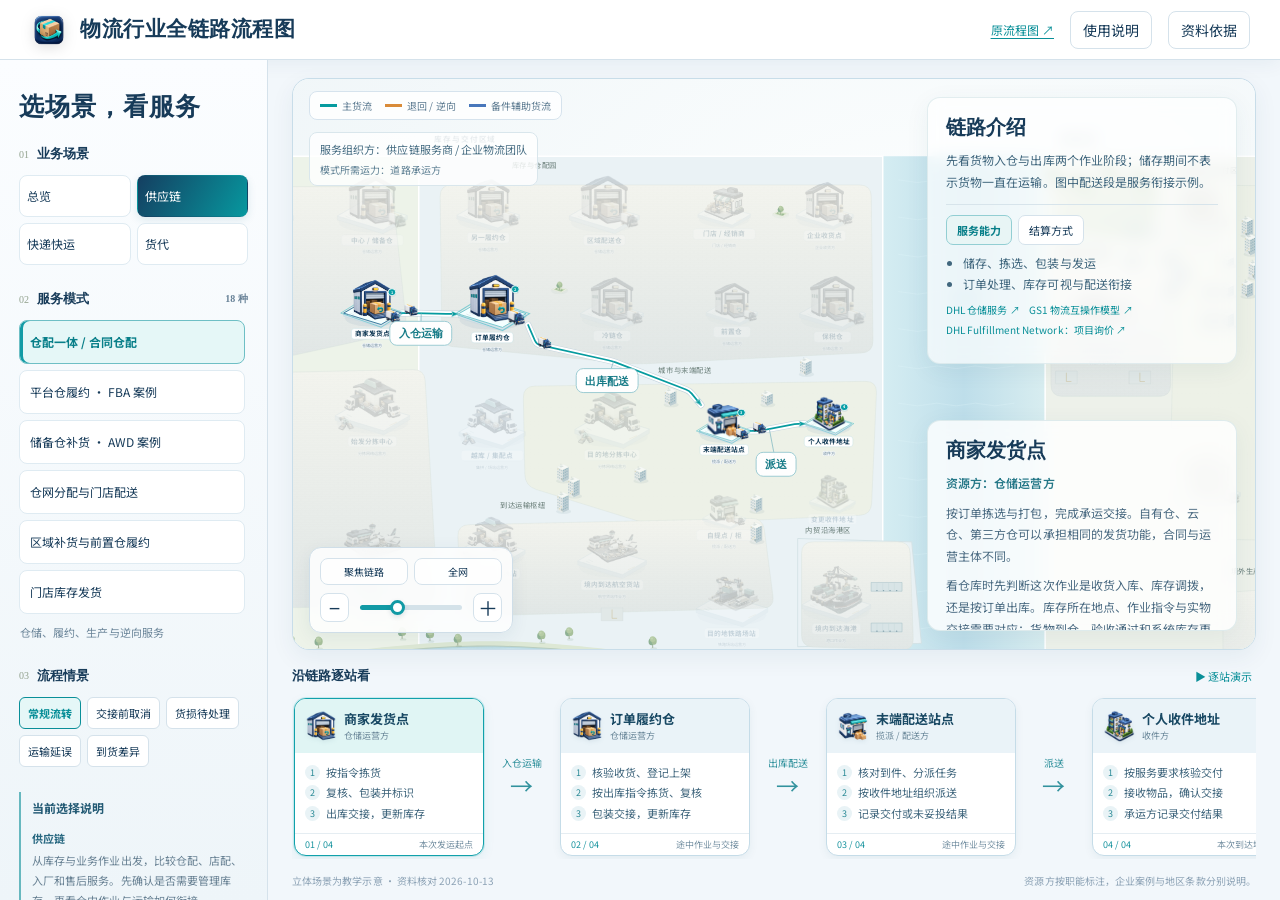
==== commit 1440fd25: "Expand logistics service scenes and optimize map layout" ====
--- a/map.html
+++ b/map.html
@@ -4,31 +4,32 @@
 <body>
 <header class="topbar"><a class="brand" href="map.html"><img class="brand-logo" src="assets/brand-logo.png" width="48" height="48" alt=""><span><h1>物流行业全链路流程图</h1></span></a><nav><a href="index.html">原流程图 ↗</a><button id="helpBtn">使用说明</button><button id="sourcesBtn">资料依据</button></nav></header>
 <div class="workspace">
-<aside class="sidebar" aria-label="链路选择"><div class="rail-head"><h1>选单据，看货流</h1></div>
-<section><h2><span>01</span> 单据范围</h2><div id="documents" class="document-list"></div></section>
-<section id="modeControls"><h2><span>02</span> 物流模式 <small id="modeCount"></small></h2><label class="sr-only" for="modeSelect">物流模式</label><select id="modeSelect"></select><p class="selection-hint" id="modeHint"></p></section>
+<aside class="sidebar" aria-label="链路选择"><div class="rail-head"><h1>选场景，看服务</h1></div>
+<section><h2><span>01</span> 业务场景</h2><div id="documents" class="document-list"></div></section>
+<section id="modeControls"><h2><span>02</span> 服务模式 <small id="modeCount"></small></h2><div id="modeList" class="mode-list" role="group" aria-label="服务模式"></div><p class="selection-hint" id="modeHint"></p></section>
 <section id="scenarioControls"><h2><span>03</span> 流程情景</h2><div id="scenarios" class="scenario-list"></div></section>
 <section class="rail-note selection-guide" aria-label="当前选择的业务介绍" aria-live="polite"><b>当前选择说明</b><div id="selectionGuide"></div></section>
 <div class="rail-foot"><span id="coverage"></span><button id="allNodesBtn">认识全部设施 →</button></div>
 </aside>
 <main>
 <section class="map-shell" aria-label="抽象物流地图">
-<div class="map-canvas" id="mapCanvas"><svg id="network" xmlns="http://www.w3.org/2000/svg" viewBox="0 0 5133 3009" aria-label="物流设施和选中链路" role="group">
+<div class="map-canvas" id="mapCanvas"><svg id="network" xmlns="http://www.w3.org/2000/svg" viewBox="0 0 5133 3009" aria-label="物流设施、资源方和选中链路" role="group">
 <defs>
 <filter id="sceneShadow" x="-50%" y="-50%" width="200%" height="220%"><feDropShadow dx="0" dy="8" stdDeviation="5" flood-color="#183e62" flood-opacity=".13"/></filter>
 <filter id="routeGlow" x="-30%" y="-30%" width="160%" height="160%"><feDropShadow dx="0" dy="2" stdDeviation="3" flood-color="#1cafab" flood-opacity=".22"/></filter>
 <marker id="arrow-main" markerWidth="5" markerHeight="5" refX="4" refY="2.5" orient="auto"><path d="M0 0L5 2.5L0 5" fill="#069b9f"/></marker><marker id="arrow-back" markerWidth="5" markerHeight="5" refX="4" refY="2.5" orient="auto"><path d="M0 0L5 2.5L0 5" fill="#d98b39"/></marker><marker id="arrow-parts" markerWidth="5" markerHeight="5" refX="4" refY="2.5" orient="auto"><path d="M0 0L5 2.5L0 5" fill="#4877bb"/></marker>
 </defs><g id="terrain" aria-hidden="true"></g>
-<g id="baseEdges" aria-hidden="true"></g><g id="selectedRoads" aria-hidden="true"></g><g id="activeEdges" aria-hidden="true"></g><g id="nodes"></g><g id="routeArrows" aria-hidden="true"></g></svg>
+<g id="baseEdges" aria-hidden="true"></g><g id="selectedRoads" aria-hidden="true"></g><g id="activeEdges" aria-hidden="true"></g><g id="nodes"></g><g id="routeArrows" aria-hidden="true"></g><g id="routeLabels" aria-hidden="true"></g></svg>
 <div class="map-legend"><span><i class="legend-main"></i>主货流</span><span><i class="legend-back"></i>退回 / 逆向</span><span><i class="legend-parts"></i>备件辅助货流</span></div>
-<aside class="chain-overlay" aria-label="链路介绍"><h3>链路介绍</h3><p id="guideText"></p><p id="scenarioText" class="scenario-note"></p><div id="sourceLinks" class="source-links"></div></aside>
-<aside class="explanation location-overlay" aria-label="当前地点介绍" aria-live="polite"><div class="node-detail"><h3 id="nodeTitle"></h3><p id="nodeText"></p><p id="nodeGuide" class="node-guide"></p><div id="handoff" class="handoff"></div></div></aside>
+<div id="resourceCoordinator" class="resource-coordinator" aria-live="polite"></div>
+<aside class="chain-overlay" aria-label="链路介绍"><h3>链路介绍</h3><p id="guideText"></p><div id="serviceDetails"></div><p id="scenarioText" class="scenario-note"></p><div id="sourceLinks" class="source-links"></div></aside>
+<aside class="explanation location-overlay" aria-label="当前地点介绍" aria-live="polite"><div class="node-detail"><h3 id="nodeTitle"></h3><p id="nodeResource" class="node-resource"></p><p id="nodeText"></p><p id="nodeGuide" class="node-guide"></p><div id="handoff" class="handoff"></div><div id="nodeSources" class="source-links"></div></div></aside>
 <div class="map-navigation" aria-label="地图视野控制"><div class="navigation-presets"><button id="fitBtn" title="聚焦当前链路">聚焦链路</button><button id="overviewBtn" title="查看全部设施">全网</button></div><div class="zoom-control"><button id="zoomOut" aria-label="缩小地图">−</button><input id="zoomSlider" type="range" min="0" max="100" step="1" aria-label="地图缩放" title="拖动调整地图缩放"><button id="zoomIn" aria-label="放大地图">＋</button></div></div>
 <div class="mini-map" aria-hidden="true"><svg id="minimap" viewBox="0 0 5133 3009"></svg><span>全网位置</span></div>
 </div>
 </section>
 <section class="journey"><div class="section-head"><h3>沿链路逐站看</h3><button id="replayBtn">▶ 逐站演示</button></div><div id="journeySteps" class="journey-steps" aria-label="按经过顺序查看节点"></div></section>
-<footer>立体场景为教学示意 · 资料核对 2026-10-10 <span>采购、销售、服务单据与运输运单分别理解。</span></footer>
+<footer>立体场景为教学示意 · 资料核对 2026-10-13 <span>资源方按职能标注，企业案例与地区条款分别说明。</span></footer>
 </main></div>
 <dialog id="infoDialog"><div class="dialog-head"><h2 id="dialogTitle"></h2><button id="closeDialog" aria-label="关闭">×</button></div><div id="dialogBody"></div></dialog>
 <script src="assets/map/data.js"></script><script src="assets/map/landscape.js"></script><script src="assets/map/app.js"></script>
--- a/assets/map/style.css
+++ b/assets/map/style.css
@@ -1,10 +1,10 @@
 @import url("https://fonts.googleapis.com/css2?family=Noto+Sans+SC:wght@400;500;600;700;800&display=swap");
-:root{--ink:#193d36;--muted:#65776e;--teal:#087f72;--amber:#b66526;--line:#d8e0d6;--paper:#fcfcf7}*{box-sizing:border-box}body{margin:0;background:#f1f3ec;color:var(--ink);font-family:"PingFang SC","Microsoft YaHei",sans-serif;font-size:14px}button,select{font:inherit}button,a,select{-webkit-tap-highlight-color:transparent}button{cursor:pointer}button:focus-visible,a:focus-visible,select:focus-visible,[role=button]:focus-visible{outline:3px solid #dea252;outline-offset:3px}a{color:var(--teal);text-underline-offset:3px}.topbar{height:76px;background:var(--paper);border-bottom:1px solid var(--line);display:flex;align-items:center;justify-content:space-between;padding:0 30px;gap:20px}.brand{display:flex;align-items:center;gap:12px;text-decoration:none;color:var(--ink);font-weight:800;font-size:21px;letter-spacing:.5px}.brand small{display:block;font-size:11px;font-weight:400;letter-spacing:2px;color:var(--muted);margin-top:4px}.brand-mark{background:var(--teal);color:#fff;border-radius:14px 14px 14px 3px;width:42px;height:42px;display:grid;place-items:center;font-size:31px}nav{display:flex;align-items:center;gap:16px}nav a{font-size:12px}button{border:1px solid var(--line);border-radius:8px;background:#fff;color:var(--ink);padding:8px 12px}button:hover{border-color:#8cae9d;background:#f1f7f1}.workspace{display:grid;grid-template-columns:268px minmax(0,1fr);max-width:2100px;margin:auto}.sidebar{padding:27px 19px;background:#fafbf6;border-right:1px solid var(--line);height:calc(100vh - 76px);position:sticky;top:0;overflow:auto;scrollbar-width:thin}.eyebrow{font-size:11px;letter-spacing:1px;color:var(--teal);font-weight:700}.rail-head h1{font-size:25px;letter-spacing:1px;margin:10px 0}.rail-head p{font-size:12px;line-height:1.7;color:var(--muted);margin:0 0 24px}.sidebar section{margin-bottom:25px}.sidebar h2{font-size:13px;font-weight:800;margin:0 0 12px;display:flex;align-items:center;gap:8px}.sidebar h2>span{color:#91a18d;font-size:10px;font-weight:400}.sidebar h2 small{margin-left:auto;font-size:10px;color:var(--muted)}.document-list{display:grid;grid-template-columns:1fr 1fr;gap:6px}.document-button{padding:9px 7px;min-height:42px;font-size:12px;text-align:left;background:#fff;border-color:#e0e7db;line-height:1.45}.document-button[aria-pressed=true]{background:var(--teal);color:#fff;border-color:var(--teal)}.document-button:last-child{grid-column:1/-1}select{width:100%;border:1px solid #b6c9ba;border-radius:9px;padding:11px 7px;background:#fff;color:var(--ink);font-size:13px}.selection-hint{font-size:11px;line-height:1.7;color:var(--muted);margin:9px 1px 0}.scenario-list{display:flex;gap:6px;flex-wrap:wrap}.scenario-button{padding:7px 8px;font-size:11px;border-radius:6px}.scenario-button[aria-pressed=true]{border-color:var(--teal);color:var(--teal);background:#e4f2e9;font-weight:700}.rail-note{border-left:2px solid #adbea0;padding:3px 0 3px 10px;margin:24px 0 18px}.rail-note b{font-size:11px}.rail-note p{font-size:11px;line-height:1.8;color:var(--muted);margin:7px 0 0}.rail-foot{font-size:10px;color:#7a8c80}.rail-foot button{display:block;margin-top:10px;border:0;padding:0;background:none;font-size:11px;color:var(--teal)}main{min-width:0;padding:26px 28px 18px}.route-heading{display:flex;align-items:flex-start;justify-content:space-between;gap:20px;margin-bottom:19px}.route-heading h2{font-size:27px;font-weight:700;letter-spacing:.3px;margin:8px 0 8px}.route-heading p{color:var(--muted);line-height:1.6;margin:0;font-size:13px}.kind-tag{margin-top:27px;flex:none;font-size:11px;background:#e4eee3;border:1px solid #d0ddca;border-radius:20px;padding:7px 12px;color:#496c52}.map-shell{border:1px solid #cdd9cb;border-radius:17px;overflow:hidden;background:#f7f8ef;box-shadow:0 5px 18px #193d3609}.map-tools{min-height:49px;border-bottom:1px solid #dce3d5;display:flex;justify-content:space-between;align-items:center;padding:8px 14px;gap:10px;background:#fcfcf7}.map-label{display:flex;align-items:center;gap:7px;font-size:11px}.map-label>span:last-child{color:#829182;margin-left:9px;font-size:10px}.status-dot{width:7px;height:7px;background:var(--teal);border-radius:50%}.view-controls{display:flex;gap:5px}.view-controls button{font-size:11px;padding:6px 9px}.view-controls button:last-child,.view-controls button:nth-last-child(2){font-size:17px;padding:1px 10px}.map-canvas{height:clamp(450px,58vh,820px);position:relative;overflow:hidden;background:#f5f6ed;touch-action:none;cursor:grab}.map-canvas.dragging{cursor:grabbing}#network{display:block;width:100%;height:100%;user-select:none}.districts text{fill:#a1b39b;font-size:19px;font-weight:600;letter-spacing:3px}.landscape{stroke:#d4ded1;stroke-width:14;fill:none;opacity:.65}.base-edge{stroke:#b8cab9;stroke-width:2;stroke-dasharray:5 8;fill:none;opacity:.28}.route-edge{stroke:#087f72;stroke-width:5;fill:none;stroke-linecap:round;stroke-linejoin:round}.route-edge.return-edge{stroke:var(--amber)}.route-edge.aux-edge{stroke:#4877bb;stroke-width:3;stroke-dasharray:6 5}.node{cursor:pointer;opacity:.43;transition:opacity .18s}.node:hover,.node:focus,.node.active,.node.inspected{opacity:1}.node-shadow{fill:#d4dfce;opacity:.6}.node-ground{fill:#fbfcf6;stroke:#c4d1c0;stroke-width:1.5}.node .roof{fill:#e5ecdb}.node .accent{fill:#aacbc0}.node use{color:#799383;fill:none;stroke:currentColor;stroke-width:2.1;stroke-linecap:round;stroke-linejoin:round}.node.active .node-ground{fill:#edf8ee;stroke:var(--teal);stroke-width:2.5}.node.active use{color:#246b5b}.node.active .roof{fill:#cbe0c9}.node.inspected .node-ground{stroke:#193d36;stroke-width:3}.node-halo{fill:none;stroke:#53ab91;stroke-width:2;opacity:0}.node.active .node-halo{opacity:.3}.node-label{font-size:18px;font-weight:700;text-anchor:middle;fill:#3f5849;paint-order:stroke;stroke:#f5f6ed;stroke-width:5;stroke-linejoin:round}.node-sub{font-size:12px;text-anchor:middle;fill:#758776;paint-order:stroke;stroke:#f5f6ed;stroke-width:4}.node.active .node-label{fill:#123f34}.badge rect{fill:var(--teal);stroke:#f5f6ed;stroke-width:3}.badge text{fill:white;font-size:12px;font-weight:700;text-anchor:middle}.badge.aux rect{fill:#4877bb}.map-legend{position:absolute;bottom:13px;left:15px;display:flex;gap:13px;background:#fcfcf5eb;border:1px solid #d9e1d5;border-radius:8px;padding:8px 10px;pointer-events:none;font-size:10px;color:#5d7364}.map-legend span{display:flex;gap:5px;align-items:center}.map-legend i{width:17px;height:3px;display:block}.legend-main{background:var(--teal)}.legend-back{background:var(--amber)}.legend-parts{background:#4877bb}.mini-map{position:absolute;bottom:12px;right:13px;width:116px;background:#fcfcf5ed;border:1px solid #d4dfcd;border-radius:9px;padding:5px;pointer-events:none}.mini-map svg{display:block;width:100%;height:86px}.mini-map span{display:block;text-align:center;font-size:9px;color:#7a8e79}.map-caption{display:flex;justify-content:space-between;gap:15px;padding:9px 15px;font-size:10px;line-height:1.6;color:#7c8c7d;background:#fbfcf7;border-top:1px solid #dce3d5}.journey{margin:19px 0 0}.section-head{display:flex;justify-content:space-between;align-items:center;gap:10px}.section-head h3{font-size:13px;margin:0}.section-head button{font-size:11px;background:none;border:0;padding:4px;color:var(--teal)}.journey-steps{display:flex;gap:7px;overflow-x:auto;padding:11px 0 13px;scrollbar-width:thin}.step-button{position:relative;display:flex;align-items:center;gap:7px;flex-shrink:0;font-size:11px;padding:8px 11px;border-radius:8px;white-space:nowrap}.step-button span{display:grid;place-items:center;width:20px;height:20px;background:#e8f1e6;color:var(--teal);border-radius:50%;font-size:10px}.step-button[aria-current=step]{border-color:var(--teal);background:#edf6ec}.step-button.back span{color:var(--amber);background:#f6e8d7}.step-arrow{align-self:center;color:#93a48f;font-size:11px;flex:none}.explanation{display:grid;grid-template-columns:.95fr 1.05fr;border:1px solid var(--line);border-radius:13px;background:var(--paper);overflow:hidden;margin-top:3px}.node-detail{padding:22px 25px;border-right:1px solid var(--line)}.node-detail h3{font-size:20px;margin:8px 0 11px}.node-detail p,.mode-detail p{font-size:13px;line-height:1.85;color:#4c6656;margin:0}.mode-detail{padding:22px 25px}.mode-detail>.eyebrow{display:block;margin-bottom:10px}.handoff{font-size:11px;color:#69856d;margin-top:13px;line-height:1.6}.scenario-note{border-left:2px solid #d2b486;padding-left:10px;margin-top:12px!important;color:#8b673e!important}.scenario-note:empty{display:none}.source-links{display:flex;gap:10px;flex-wrap:wrap;font-size:10px;margin-top:13px}.source-links a{text-decoration:none}footer{margin-top:20px;font-size:10px;color:#8b9688;display:flex;justify-content:space-between;gap:15px;line-height:1.5}dialog{border:1px solid #bdcdbb;border-radius:18px;padding:24px;width:min(780px,calc(100vw - 28px));max-height:85vh;color:var(--ink);background:#fbfcf7;box-shadow:0 30px 90px #17392d40}dialog::backdrop{background:#163a2c66;backdrop-filter:blur(3px)}.dialog-head{display:flex;align-items:center;justify-content:space-between;gap:15px;margin-bottom:18px}.dialog-head h2{margin:0;font-size:22px}.dialog-head button{font-size:24px;border:0;background:none;padding:0 5px}#dialogBody{font-size:13px;line-height:1.8}#dialogBody article{border-top:1px solid var(--line);padding:15px 0}#dialogBody article p{margin:7px 0;color:var(--muted)}.facility-directory{display:grid;grid-template-columns:1fr 1fr;gap:15px}.facility-directory button{text-align:left;width:100%;line-height:1.7}.facility-directory button small{display:block;color:var(--muted);font-size:11px}.sr-only{position:absolute;width:1px;height:1px;margin:-1px;padding:0;overflow:hidden;clip:rect(0,0,0,0);border:0}@media(min-width:1800px){main{padding:32px 45px}.sidebar{padding:30px 24px}.workspace{grid-template-columns:290px minmax(0,1fr)}.map-canvas{height:68vh;max-height:950px}.route-heading h2{font-size:32px}.node-detail p,.mode-detail p{font-size:15px}}@media(max-width:1000px){.workspace{grid-template-columns:225px minmax(0,1fr)}.sidebar{padding:20px 13px}main{padding:22px 16px}.topbar{padding:0 19px}.route-heading h2{font-size:23px}.map-label>span:last-child{display:none}.map-canvas{height:490px}.explanation{grid-template-columns:1fr}.node-detail{border-right:0;border-bottom:1px solid var(--line)}.mini-map{width:85px}.mini-map svg{height:63px}.map-legend{gap:8px;font-size:9px}.kind-tag{display:none}}@media(max-width:680px){.topbar{height:auto;min-height:69px;padding:11px 14px;gap:10px;flex-wrap:wrap}.brand{font-size:18px}.brand small{font-size:10px}.brand-mark{width:34px;height:34px;font-size:26px}nav{gap:8px}nav a{font-size:11px}nav button{padding:6px 8px;font-size:11px}.workspace{display:block}.sidebar{position:static;height:auto;border-right:0;border-bottom:1px solid var(--line);padding:16px 14px;display:grid;grid-template-columns:1fr 1fr;gap:12px}.rail-head{grid-column:1/-1;display:flex;gap:10px;align-items:center}.rail-head h1{font-size:18px;margin:0}.rail-head .eyebrow{font-size:10px}.rail-head p{display:none}.sidebar section{margin:0}.sidebar section:nth-of-type(1){grid-column:1/-1}.document-list{display:flex;gap:5px;overflow:auto;padding-bottom:4px}.document-button{white-space:nowrap;flex:none;min-height:34px;padding:7px 10px;font-size:11px}.sidebar h2{margin-bottom:8px;font-size:11px}.selection-hint{display:none}select{font-size:11px;padding:9px 5px}.scenario-list{max-height:115px;overflow:auto;gap:4px}.scenario-button{font-size:10px;padding:6px}.rail-note,.rail-foot{display:none}main{padding:18px 12px}.route-heading{margin-bottom:13px}.route-heading h2{font-size:22px}.route-heading p{font-size:12px}.map-tools{padding:8px;align-items:flex-start;flex-wrap:wrap}.map-label{font-size:10px}.view-controls{margin-left:auto}.view-controls button{font-size:10px;padding:5px 7px}.map-canvas{height:420px}.map-legend{left:8px;bottom:9px;gap:7px;padding:6px 7px;font-size:8px}.map-legend i{width:11px}.mini-map{display:none}.map-caption{padding:7px 10px;font-size:9px}.map-caption #pathCount{display:none}.node-detail,.mode-detail{padding:18px}.node-detail p,.mode-detail p{font-size:12px}footer{font-size:9px}footer span{display:none}.facility-directory{grid-template-columns:1fr}}@media(prefers-reduced-motion:reduce){*{scroll-behavior:auto!important;transition:none!important}}
+:root{--ink:#193d36;--muted:#65776e;--teal:#087f72;--amber:#b66526;--line:#d8e0d6;--paper:#fcfcf7}*{box-sizing:border-box}body{margin:0;background:#f1f3ec;color:var(--ink);font-family:"PingFang SC","Microsoft YaHei",sans-serif;font-size:14px}button,select{font:inherit}button,a,select{-webkit-tap-highlight-color:transparent}button{cursor:pointer}button:focus-visible,a:focus-visible,select:focus-visible,[role=button]:focus-visible{outline:3px solid #dea252;outline-offset:3px}a{color:var(--teal);text-underline-offset:3px}.topbar{height:76px;background:var(--paper);border-bottom:1px solid var(--line);display:flex;align-items:center;justify-content:space-between;padding:0 30px;gap:20px}.brand{display:flex;align-items:center;gap:12px;text-decoration:none;color:var(--ink);font-weight:800;font-size:21px;letter-spacing:.5px}.brand small{display:block;font-size:11px;font-weight:400;letter-spacing:2px;color:var(--muted);margin-top:4px}.brand-mark{background:var(--teal);color:#fff;border-radius:14px 14px 14px 3px;width:42px;height:42px;display:grid;place-items:center;font-size:31px}nav{display:flex;align-items:center;gap:16px}nav a{font-size:12px}button{border:1px solid var(--line);border-radius:8px;background:#fff;color:var(--ink);padding:8px 12px}button:hover{border-color:#8cae9d;background:#f1f7f1}.workspace{display:grid;grid-template-columns:268px minmax(0,1fr);max-width:2100px;margin:auto}.sidebar{padding:27px 19px;background:#fafbf6;border-right:1px solid var(--line);height:calc(100vh - 76px);position:sticky;top:0;overflow:auto;scrollbar-width:thin}.eyebrow{font-size:11px;letter-spacing:1px;color:var(--teal);font-weight:700}.rail-head h1{font-size:25px;letter-spacing:1px;margin:10px 0}.rail-head p{font-size:12px;line-height:1.7;color:var(--muted);margin:0 0 24px}.sidebar section{margin-bottom:25px}.sidebar h2{font-size:13px;font-weight:800;margin:0 0 12px;display:flex;align-items:center;gap:8px}.sidebar h2>span{color:#91a18d;font-size:10px;font-weight:400}.sidebar h2 small{margin-left:auto;font-size:10px;color:var(--muted)}.document-list{display:grid;grid-template-columns:1fr 1fr;gap:6px}.document-button{padding:9px 7px;min-height:42px;font-size:12px;text-align:left;background:#fff;border-color:#e0e7db;line-height:1.45}.document-button[aria-pressed=true]{background:var(--teal);color:#fff;border-color:var(--teal)}.document-button:last-child{grid-column:1/-1}select{width:100%;border:1px solid #b6c9ba;border-radius:9px;padding:11px 7px;background:#fff;color:var(--ink);font-size:13px}.selection-hint{font-size:11px;line-height:1.7;color:var(--muted);margin:9px 1px 0}.scenario-list{display:flex;gap:6px;flex-wrap:wrap}.scenario-button{padding:7px 8px;font-size:11px;border-radius:6px}.scenario-button[aria-pressed=true]{border-color:var(--teal);color:var(--teal);background:#e4f2e9;font-weight:700}.rail-note{border-left:2px solid #adbea0;padding:3px 0 3px 10px;margin:24px 0 18px}.rail-note b{font-size:11px}.rail-note p{font-size:11px;line-height:1.8;color:var(--muted);margin:7px 0 0}.rail-foot{font-size:10px;color:#7a8c80}.rail-foot button{display:block;margin-top:10px;border:0;padding:0;background:none;font-size:11px;color:var(--teal)}main{min-width:0;padding:26px 28px 18px}.route-heading{display:flex;align-items:flex-start;justify-content:space-between;gap:20px;margin-bottom:19px}.route-heading h2{font-size:27px;font-weight:700;letter-spacing:.3px;margin:8px 0 8px}.route-heading p{color:var(--muted);line-height:1.6;margin:0;font-size:13px}.kind-tag{margin-top:27px;flex:none;font-size:11px;background:#e4eee3;border:1px solid #d0ddca;border-radius:20px;padding:7px 12px;color:#496c52}.map-shell{border:1px solid #cdd9cb;border-radius:17px;overflow:hidden;background:#f7f8ef;box-shadow:0 5px 18px #193d3609}.map-tools{min-height:49px;border-bottom:1px solid #dce3d5;display:flex;justify-content:space-between;align-items:center;padding:8px 14px;gap:10px;background:#fcfcf7}.map-label{display:flex;align-items:center;gap:7px;font-size:11px}.map-label>span:last-child{color:#829182;margin-left:9px;font-size:10px}.status-dot{width:7px;height:7px;background:var(--teal);border-radius:50%}.view-controls{display:flex;gap:5px}.view-controls button{font-size:11px;padding:6px 9px}.view-controls button:last-child,.view-controls button:nth-last-child(2){font-size:17px;padding:1px 10px}.map-canvas{height:clamp(450px,58vh,820px);position:relative;overflow:hidden;background:#f5f6ed;touch-action:none;cursor:grab}.map-canvas.dragging{cursor:grabbing}#network{display:block;width:100%;height:100%;user-select:none}.districts text{fill:#a1b39b;font-size:19px;font-weight:600;letter-spacing:3px}.landscape{stroke:#d4ded1;stroke-width:14;fill:none;opacity:.65}.base-edge{stroke:#b8cab9;stroke-width:2;stroke-dasharray:5 8;fill:none;opacity:.28}.route-edge{stroke:#087f72;stroke-width:5;fill:none;stroke-linecap:round;stroke-linejoin:round}.route-edge.return-edge{stroke:var(--amber)}.route-edge.aux-edge{stroke:#4877bb;stroke-width:3;stroke-dasharray:6 5}.node{cursor:pointer;opacity:.43;transition:opacity .18s}.node:hover,.node:focus,.node.active,.node.inspected{opacity:1}.node-shadow{fill:#d4dfce;opacity:.6}.node-ground{fill:#fbfcf6;stroke:#c4d1c0;stroke-width:1.5}.node .roof{fill:#e5ecdb}.node .accent{fill:#aacbc0}.node use{color:#799383;fill:none;stroke:currentColor;stroke-width:2.1;stroke-linecap:round;stroke-linejoin:round}.node.active .node-ground{fill:#edf8ee;stroke:var(--teal);stroke-width:2.5}.node.active use{color:#246b5b}.node.active .roof{fill:#cbe0c9}.node.inspected .node-ground{stroke:#193d36;stroke-width:3}.node-halo{fill:none;stroke:#53ab91;stroke-width:2;opacity:0}.node.active .node-halo{opacity:.3}.node-label{font-size:18px;font-weight:700;text-anchor:middle;fill:#3f5849;paint-order:stroke;stroke:#f5f6ed;stroke-width:5;stroke-linejoin:round}.node-sub{font-size:12px;text-anchor:middle;fill:#758776;paint-order:stroke;stroke:#f5f6ed;stroke-width:4}.node.active .node-label{fill:#123f34}.badge rect{fill:var(--teal);stroke:#f5f6ed;stroke-width:3}.badge text{fill:white;font-size:12px;font-weight:700;text-anchor:middle}.badge.aux rect{fill:#4877bb}.map-legend{position:absolute;bottom:13px;left:15px;display:flex;gap:13px;background:#fcfcf5eb;border:1px solid #d9e1d5;border-radius:8px;padding:8px 10px;pointer-events:none;font-size:10px;color:#5d7364}.map-legend span{display:flex;gap:5px;align-items:center}.map-legend i{width:17px;height:3px;display:block}.legend-main{background:var(--teal)}.legend-back{background:var(--amber)}.legend-parts{background:#4877bb}.mini-map{position:absolute;bottom:12px;right:13px;width:116px;background:#fcfcf5ed;border:1px solid #d4dfcd;border-radius:9px;padding:5px;pointer-events:none}.mini-map svg{display:block;width:100%;height:86px}.mini-map span{display:block;text-align:center;font-size:9px;color:#7a8e79}.map-caption{display:flex;justify-content:space-between;gap:15px;padding:9px 15px;font-size:10px;line-height:1.6;color:#7c8c7d;background:#fbfcf7;border-top:1px solid #dce3d5}.journey{margin:19px 0 0}.section-head{display:flex;justify-content:space-between;align-items:center;gap:10px}.section-head h3{font-size:13px;margin:0}.section-head button{font-size:11px;background:none;border:0;padding:4px;color:var(--teal)}.journey-steps{display:flex;gap:7px;overflow-x:auto;padding:11px 0 13px;scrollbar-width:thin}.step-button{position:relative;display:flex;align-items:center;gap:7px;flex-shrink:0;font-size:11px;padding:8px 11px;border-radius:8px;white-space:nowrap}.step-button>span{display:grid;place-items:center;width:20px;height:20px;background:#e8f1e6;color:var(--teal);border-radius:50%;font-size:10px}.step-button[aria-current=step]{border-color:var(--teal);background:#edf6ec}.step-button.back>span{color:var(--amber);background:#f6e8d7}.step-arrow{align-self:center;color:#93a48f;font-size:11px;flex:none}.explanation{display:grid;grid-template-columns:.95fr 1.05fr;border:1px solid var(--line);border-radius:13px;background:var(--paper);overflow:hidden;margin-top:3px}.node-detail{padding:22px 25px;border-right:1px solid var(--line)}.node-detail h3{font-size:20px;margin:8px 0 11px}.node-detail p,.mode-detail p{font-size:13px;line-height:1.85;color:#4c6656;margin:0}.mode-detail{padding:22px 25px}.mode-detail>.eyebrow{display:block;margin-bottom:10px}.handoff{font-size:11px;color:#69856d;margin-top:13px;line-height:1.6}.scenario-note{border-left:2px solid #d2b486;padding-left:10px;margin-top:12px!important;color:#8b673e!important}.scenario-note:empty{display:none}.source-links{display:flex;gap:10px;flex-wrap:wrap;font-size:10px;margin-top:13px}.source-links a{text-decoration:none}footer{margin-top:20px;font-size:10px;color:#8b9688;display:flex;justify-content:space-between;gap:15px;line-height:1.5}dialog{border:1px solid #bdcdbb;border-radius:18px;padding:24px;width:min(780px,calc(100vw - 28px));max-height:85vh;color:var(--ink);background:#fbfcf7;box-shadow:0 30px 90px #17392d40}dialog::backdrop{background:#163a2c66;backdrop-filter:blur(3px)}.dialog-head{display:flex;align-items:center;justify-content:space-between;gap:15px;margin-bottom:18px}.dialog-head h2{margin:0;font-size:22px}.dialog-head button{font-size:24px;border:0;background:none;padding:0 5px}#dialogBody{font-size:13px;line-height:1.8}#dialogBody article{border-top:1px solid var(--line);padding:15px 0}#dialogBody article p{margin:7px 0;color:var(--muted)}.facility-directory{display:grid;grid-template-columns:1fr 1fr;gap:15px}.facility-directory button{text-align:left;width:100%;line-height:1.7}.facility-directory button small{display:block;color:var(--muted);font-size:11px}.sr-only{position:absolute;width:1px;height:1px;margin:-1px;padding:0;overflow:hidden;clip:rect(0,0,0,0);border:0}@media(min-width:1800px){main{padding:32px 45px}.sidebar{padding:30px 24px}.workspace{grid-template-columns:290px minmax(0,1fr)}.map-canvas{height:68vh;max-height:950px}.route-heading h2{font-size:32px}.node-detail p,.mode-detail p{font-size:15px}}@media(max-width:1000px){.workspace{grid-template-columns:225px minmax(0,1fr)}.sidebar{padding:20px 13px}main{padding:22px 16px}.topbar{padding:0 19px}.route-heading h2{font-size:23px}.map-label>span:last-child{display:none}.map-canvas{height:490px}.explanation{grid-template-columns:1fr}.node-detail{border-right:0;border-bottom:1px solid var(--line)}.mini-map{width:85px}.mini-map svg{height:63px}.map-legend{gap:8px;font-size:9px}.kind-tag{display:none}}@media(max-width:680px){.topbar{height:auto;min-height:69px;padding:11px 14px;gap:10px;flex-wrap:wrap}.brand{font-size:18px}.brand small{font-size:10px}.brand-mark{width:34px;height:34px;font-size:26px}nav{gap:8px}nav a{font-size:11px}nav button{padding:6px 8px;font-size:11px}.workspace{display:block}.sidebar{position:static;height:auto;border-right:0;border-bottom:1px solid var(--line);padding:16px 14px;display:grid;grid-template-columns:1fr 1fr;gap:12px}.rail-head{grid-column:1/-1;display:flex;gap:10px;align-items:center}.rail-head h1{font-size:18px;margin:0}.rail-head .eyebrow{font-size:10px}.rail-head p{display:none}.sidebar section{margin:0}.sidebar section:nth-of-type(1){grid-column:1/-1}.document-list{display:flex;gap:5px;overflow:auto;padding-bottom:4px}.document-button{white-space:nowrap;flex:none;min-height:34px;padding:7px 10px;font-size:11px}.sidebar h2{margin-bottom:8px;font-size:11px}.selection-hint{display:none}select{font-size:11px;padding:9px 5px}.scenario-list{max-height:115px;overflow:auto;gap:4px}.scenario-button{font-size:10px;padding:6px}.rail-note,.rail-foot{display:none}main{padding:18px 12px}.route-heading{margin-bottom:13px}.route-heading h2{font-size:22px}.route-heading p{font-size:12px}.map-tools{padding:8px;align-items:flex-start;flex-wrap:wrap}.map-label{font-size:10px}.view-controls{margin-left:auto}.view-controls button{font-size:10px;padding:5px 7px}.map-canvas{height:420px}.map-legend{left:8px;bottom:9px;gap:7px;padding:6px 7px;font-size:8px}.map-legend i{width:11px}.mini-map{display:none}.map-caption{padding:7px 10px;font-size:9px}.map-caption #pathCount{display:none}.node-detail,.mode-detail{padding:18px}.node-detail p,.mode-detail p{font-size:12px}footer{font-size:9px}footer span{display:none}.facility-directory{grid-template-columns:1fr}}@media(prefers-reduced-motion:reduce){*{scroll-behavior:auto!important;transition:none!important}}
 
 @media(max-width:680px){.node-label{font-size:26px}.node-sub{font-size:16px}.badge text{font-size:16px}}
 /* Scene map: isometric land plots, PNG buildings and operational surroundings. */
 :root{--ink:#173b59;--muted:#668096;--teal:#098f98;--amber:#d98b39;--line:#d5e2eb;--paper:#fff}
-body{background:#f2f7fb}.topbar{background:#fff;box-shadow:0 3px 20px #153f6310}.brand-mark{background:linear-gradient(140deg,#163e65,#0eacb2);box-shadow:0 4px 12px #17557522}.sidebar{background:linear-gradient(180deg,#fbfdff,#eef5f9)}.eyebrow{color:#148e9b}.rail-head p,.selection-hint{color:#6d879b}.document-button{border-color:#dfebf2}.document-button[aria-pressed=true]{background:linear-gradient(120deg,#143f61,#07989f);border-color:transparent;box-shadow:0 3px 9px #17648020}.scenario-button[aria-pressed=true]{background:#e5f7f7}.rail-note{border-color:#64b9c1}.rail-note p{color:#6a8295}.kind-tag{background:#e4f4f5;border-color:#c4e4e9;color:#24798a}.map-shell{background:#f5f9fc;border-color:#c8dde9;box-shadow:0 8px 25px #153f6310}.map-tools,.map-caption{background:#ffffffeb;border-color:#dbe8f0}.map-label>span:last-child{color:#7390a5}.map-canvas{height:clamp(510px,62vh,960px);background:radial-gradient(ellipse at 65% 35%,#ffffff,#edf5fb);isolation:isolate}.map-caption{color:#7790a4}.status-dot{background:#0ba4ab}.district-top{filter:url(#sceneShadow)}.district-name{font-size:23px;font-weight:700;letter-spacing:4px;fill:#7894a5;opacity:.8}.world-road-edge{stroke:#c5d4dd;fill:none;stroke-linecap:round;stroke-linejoin:round}.world-road{stroke:#ffffff;fill:none;stroke-linecap:round;stroke-linejoin:round}.road-dashes{stroke:#cad9e2;stroke-width:1.4;stroke-dasharray:9 13;fill:none}.world-rail{stroke:#a4b6c4;stroke-width:3;fill:none}.base-edge{stroke:#8dafc5;stroke-width:1.3;stroke-dasharray:4 12;opacity:.14}.route-underlay{stroke:#ffffff;stroke-width:15;fill:none;stroke-linecap:round;opacity:.97}.route-edge{stroke:#069b9f;stroke-width:6;filter:url(#routeGlow)}.route-edge.return-edge{stroke:#d98b39}.route-edge.aux-edge{stroke:#4877bb;stroke-width:3}.route-vehicle{filter:drop-shadow(0 3px 2px #143d5d22);pointer-events:none}.node{opacity:1}.node .scene-objects{opacity:.7;filter:saturate(.65);transition:opacity .2s,filter .2s}.node.active .scene-objects,.node.inspected .scene-objects,.node:hover .scene-objects,.node:focus .scene-objects{opacity:1;filter:saturate(1)}.node-shadow{fill:#668da3;opacity:.1}.plot-side{fill:#dae6ef;stroke:#c5d7e4;stroke-width:1}.node-ground{fill:#fbfdff;stroke:#cadce9;stroke-width:1.5;filter:url(#sceneShadow)}.node.active .node-ground{fill:#f4ffff;stroke:#56bcc2;stroke-width:2.2}.node.inspected .node-ground{stroke:#1a658e;stroke-width:2.8}.node-halo{fill:none;stroke:#2bb4c0;stroke-width:3;opacity:0}.node.active .node-halo{opacity:.55}.nameplate rect{fill:#ffffffef;stroke:#d7e3ec;stroke-width:1}.node.active .nameplate rect{fill:#fff;stroke:#a9d9e0}.node-label{font-size:17px;font-weight:700;fill:#607e95;stroke:none;paint-order:normal}.node.active .node-label,.node.inspected .node-label{fill:#173e59}.node-sub{font-size:12px;fill:#8aa0b3;stroke:#f4f8fc;stroke-width:4}.badge rect{fill:#089fa6;stroke:#ffffff;stroke-width:3;filter:drop-shadow(0 2px 2px #1b546322)}.badge text{font-size:13px}.map-legend,.mini-map{background:#ffffffed;border-color:#d6e3ed;color:#5e7c92}.legend-main{background:#069b9f}.legend-back{background:#d98b39}.mini-map span{color:#6e8aa0}.step-button span{background:#e8f5f7}.step-button[aria-current=step]{background:#f0fbfc}.node-detail p,.mode-detail p{color:#4b6b82}.handoff{color:#5f859f}footer{color:#8ca2b5}.facility-image{pointer-events:none}.yard-object{pointer-events:none}.nameplate{pointer-events:none}
+body{background:#f2f7fb}.topbar{background:#fff;box-shadow:0 3px 20px #153f6310}.brand-mark{background:linear-gradient(140deg,#163e65,#0eacb2);box-shadow:0 4px 12px #17557522}.sidebar{background:linear-gradient(180deg,#fbfdff,#eef5f9)}.eyebrow{color:#148e9b}.rail-head p,.selection-hint{color:#6d879b}.document-button{border-color:#dfebf2}.document-button[aria-pressed=true]{background:linear-gradient(120deg,#143f61,#07989f);border-color:transparent;box-shadow:0 3px 9px #17648020}.scenario-button[aria-pressed=true]{background:#e5f7f7}.rail-note{border-color:#64b9c1}.rail-note p{color:#6a8295}.kind-tag{background:#e4f4f5;border-color:#c4e4e9;color:#24798a}.map-shell{background:#f5f9fc;border-color:#c8dde9;box-shadow:0 8px 25px #153f6310}.map-tools,.map-caption{background:#ffffffeb;border-color:#dbe8f0}.map-label>span:last-child{color:#7390a5}.map-canvas{height:clamp(510px,62vh,960px);background:radial-gradient(ellipse at 65% 35%,#ffffff,#edf5fb);isolation:isolate}.map-caption{color:#7790a4}.status-dot{background:#0ba4ab}.district-top{filter:url(#sceneShadow)}.district-name{font-size:23px;font-weight:700;letter-spacing:4px;fill:#7894a5;opacity:.8}.world-road-edge{stroke:#c5d4dd;fill:none;stroke-linecap:round;stroke-linejoin:round}.world-road{stroke:#ffffff;fill:none;stroke-linecap:round;stroke-linejoin:round}.road-dashes{stroke:#cad9e2;stroke-width:1.4;stroke-dasharray:9 13;fill:none}.world-rail{stroke:#a4b6c4;stroke-width:3;fill:none}.base-edge{stroke:#8dafc5;stroke-width:1.3;stroke-dasharray:4 12;opacity:.14}.route-underlay{stroke:#ffffff;stroke-width:15;fill:none;stroke-linecap:round;opacity:.97}.route-edge{stroke:#069b9f;stroke-width:6;filter:url(#routeGlow)}.route-edge.return-edge{stroke:#d98b39}.route-edge.aux-edge{stroke:#4877bb;stroke-width:3}.route-vehicle{filter:drop-shadow(0 3px 2px #143d5d22);pointer-events:none}.node{opacity:1}.node .scene-objects{opacity:.7;filter:saturate(.65);transition:opacity .2s,filter .2s}.node.active .scene-objects,.node.inspected .scene-objects,.node:hover .scene-objects,.node:focus .scene-objects{opacity:1;filter:saturate(1)}.node-shadow{fill:#668da3;opacity:.1}.plot-side{fill:#dae6ef;stroke:#c5d7e4;stroke-width:1}.node-ground{fill:#fbfdff;stroke:#cadce9;stroke-width:1.5;filter:url(#sceneShadow)}.node.active .node-ground{fill:#f4ffff;stroke:#56bcc2;stroke-width:2.2}.node.inspected .node-ground{stroke:#1a658e;stroke-width:2.8}.node-halo{fill:none;stroke:#2bb4c0;stroke-width:3;opacity:0}.node.active .node-halo{opacity:.55}.nameplate rect{fill:#ffffffef;stroke:#d7e3ec;stroke-width:1}.node.active .nameplate rect{fill:#fff;stroke:#a9d9e0}.node-label{font-size:17px;font-weight:700;fill:#607e95;stroke:none;paint-order:normal}.node.active .node-label,.node.inspected .node-label{fill:#173e59}.node-sub{font-size:12px;fill:#8aa0b3;stroke:#f4f8fc;stroke-width:4}.badge rect{fill:#089fa6;stroke:#ffffff;stroke-width:3;filter:drop-shadow(0 2px 2px #1b546322)}.badge text{font-size:13px}.map-legend,.mini-map{background:#ffffffed;border-color:#d6e3ed;color:#5e7c92}.legend-main{background:#069b9f}.legend-back{background:#d98b39}.mini-map span{color:#6e8aa0}.step-button>span{background:#e8f5f7}.step-button[aria-current=step]{background:#f0fbfc}.node-detail p,.mode-detail p{color:#4b6b82}.handoff{color:#5f859f}footer{color:#8ca2b5}.facility-image{pointer-events:none}.yard-object{pointer-events:none}.nameplate{pointer-events:none}
 @media(min-width:1800px){.map-canvas{height:70vh;max-height:1000px}}
 @media(max-width:1000px){.map-canvas{height:550px}}
 @media(max-width:680px){.map-canvas{height:440px}.node-label{font-size:20px}.node-sub{font-size:13px}.badge text{font-size:15px}}
@@ -75,3 +75,57 @@
 .chain-overlay h3,.location-overlay .node-detail h3{font-family:"Noto Serif SC","Songti SC",STSong,SimSun,serif;font-size:20px;font-weight:700;line-height:1.35;color:var(--ink);margin:0 0 8px}
 @media(min-width:681px) and (max-height:760px){.chain-overlay h3,.location-overlay .node-detail h3{font-size:17px}}
 @media(max-width:680px){.chain-overlay h3,.location-overlay .node-detail h3{font-size:16px}}
+
+/* Service scenes retain the map presentation, with evidence attached to each field. */
+.resource-coordinator{position:absolute;top:53px;left:16px;max-width:calc(62% - 34px);font-size:11px;color:#476d83;background:#ffffffcf;border:1px solid #d9e6ec;border-radius:8px;padding:8px 10px;pointer-events:none;z-index:4}
+.mini-map{top:96px}
+.chain-overlay{max-height:47%}
+.location-overlay{max-height:43%}
+#serviceDetails section{border-top:1px solid #d7e4eb;margin-top:13px;padding-top:11px}
+#serviceDetails h4{font-size:13px;color:#194964;margin:0 0 7px}
+#serviceDetails ul{font-size:12px;color:#41677e;line-height:1.7;padding-left:17px;margin:0}
+#serviceDetails dl{margin:0;font-size:12px;line-height:1.75;color:#41677e}
+#serviceDetails dt{font-weight:700;margin-top:7px}#serviceDetails dd{margin:3px 0 0}
+.field-sources{display:flex;flex-wrap:wrap;gap:5px 9px;margin-top:8px;font-size:10px}
+.field-sources a{text-decoration:none}.node-resource{font-weight:600;color:#247787!important;margin-bottom:8px!important}
+@media(max-width:680px){.resource-coordinator{top:45px;left:10px;max-width:calc(48% - 20px);font-size:9px;padding:6px;line-height:1.5}.chain-overlay{max-height:47%}.location-overlay{max-height:39%}#serviceDetails ul,#serviceDetails dl{font-size:10px}.field-sources{font-size:9px}#serviceDetails h4{font-size:11px}}
+
+.resource-coordinator span,.resource-coordinator small{display:block}.resource-coordinator small{font-size:10px;margin-top:5px;color:#5f8194}
+.mini-map{top:118px}.chain-overlay{max-height:54%}.location-overlay{max-height:37%}
+.service-tabs{display:flex;gap:6px;margin-top:12px;border-top:1px solid #d7e4eb;padding-top:10px}.service-tabs button{font-size:11px;padding:6px 10px;border-radius:7px}.service-tabs button[aria-pressed=true]{color:#087f89;border-color:#92ced3;background:#e8f5f5;font-weight:700}
+#serviceDetails section{border:0;margin-top:8px;padding-top:0}#serviceDetails dt:first-child{margin-top:0}
+@media(max-width:680px){.resource-coordinator small{font-size:8px}.service-tabs{gap:4px}.service-tabs button{font-size:10px;padding:5px 6px}}
+
+@media(max-width:680px){.chain-overlay{top:58px;max-height:45%}}
+
+/* Compact facility headers leave room for complete, ordered internal operations. */
+.journey-card-head{flex-basis:54px;min-height:54px;padding:5px 10px;gap:7px}
+.journey-card-head img{width:32px;height:32px}
+.journey-card h4{font-size:13px;line-height:1.25;margin-bottom:2px}
+.journey-card-head p{font-size:9px;line-height:1.25;-webkit-line-clamp:1;max-height:12px}
+.journey-card-body{padding:5px 10px;display:flex;align-items:center}
+.journey-operations{list-style:none;padding:0;margin:0;width:100%;display:grid;gap:5px;color:#41677e;font-size:11px;line-height:1.4}
+.journey-operations li{display:flex;align-items:flex-start;gap:6px}
+.operation-order{flex:none;width:15px;height:15px;display:grid;place-items:center;border-radius:50%;background:#e9f3f6;color:#298995;font-size:9px;line-height:15px}
+.journey-card.back .operation-order{background:#fbf0e5;color:#ad7850}
+.journey-card-foot{display:flex;align-items:center;gap:7px;justify-content:space-between;padding:4px 10px;font-size:9px}
+.journey-card-foot .journey-number{margin:0;font-size:9px;letter-spacing:0;white-space:nowrap}
+@media(min-width:681px) and (max-height:760px){.journey-card-head{flex-basis:48px;min-height:48px;padding:4px 9px}.journey-card-head img{width:28px;height:28px}.journey-card h4{font-size:12px}.journey-card-body{padding:4px 9px}.journey-operations{font-size:10px;gap:3px;line-height:1.4}.journey-card-foot{padding:3px 9px}}
+@media(max-width:680px){.journey-card-head{flex-basis:54px;min-height:54px;padding:5px 9px}.journey-card-head img{width:32px;height:32px}.journey-card h4{font-size:12px}.journey-card-head p{font-size:9px}.journey-card-body{padding:5px 9px}}
+
+/* Six visible service choices; further choices scroll inside the list. */
+.mode-list{position:relative;display:flex;flex-direction:column;gap:6px;max-height:294px;overflow-y:auto;overflow-x:hidden;overscroll-behavior-y:contain;scrollbar-width:thin;scrollbar-color:#aac5d3 transparent;padding:0 3px 0 0}
+.mode-button{flex:0 0 44px;min-height:44px;width:100%;padding:7px 10px;text-align:left;font-size:12px;line-height:1.4;border-color:#dfebf2;background:#fff}
+.mode-button:hover{border-color:#8cbfc7;background:#f0f8fa}
+.mode-button[aria-pressed=true]{border-color:#6ebfc5;color:#087f89;background:#e5f7f7;font-weight:700;box-shadow:inset 3px 0 #119ba5}
+
+/* Movement labels connect node cards and stay readable when the map is zoomed. */
+.journey-link{flex:0 0 76px;width:76px;display:flex;flex-direction:column;align-items:center;justify-content:center;gap:2px;color:#32929d;align-self:center}
+.journey-link-label{font-size:10px;line-height:1.5;white-space:nowrap;max-width:76px}
+.journey-link .step-arrow{font-size:23px;line-height:1.2;color:inherit}
+.journey-link.back{color:#b57d43}
+.route-label{pointer-events:none}.route-label-chip rect{fill:#fffffff2;stroke:#9dccd3;stroke-width:1}.segment-name{font-family:"PingFang SC","Microsoft YaHei",sans-serif;font-size:11px;font-weight:600;text-anchor:middle;fill:#167b87;stroke:none;paint-order:normal}.route-label-leader{fill:none;stroke:#80b8c2;opacity:.75}
+.route-label.return-label .route-label-chip rect{stroke:#e0be99}.return-label .segment-name{fill:#a57034}.return-label .route-label-leader{stroke:#caa67d}
+.route-label.aux-label .route-label-chip rect{stroke:#abc1df}.aux-label .segment-name{fill:#476da4}.aux-label .route-label-leader{stroke:#9cb4d7}
+
+.journey-steps{overflow-anchor:none}
